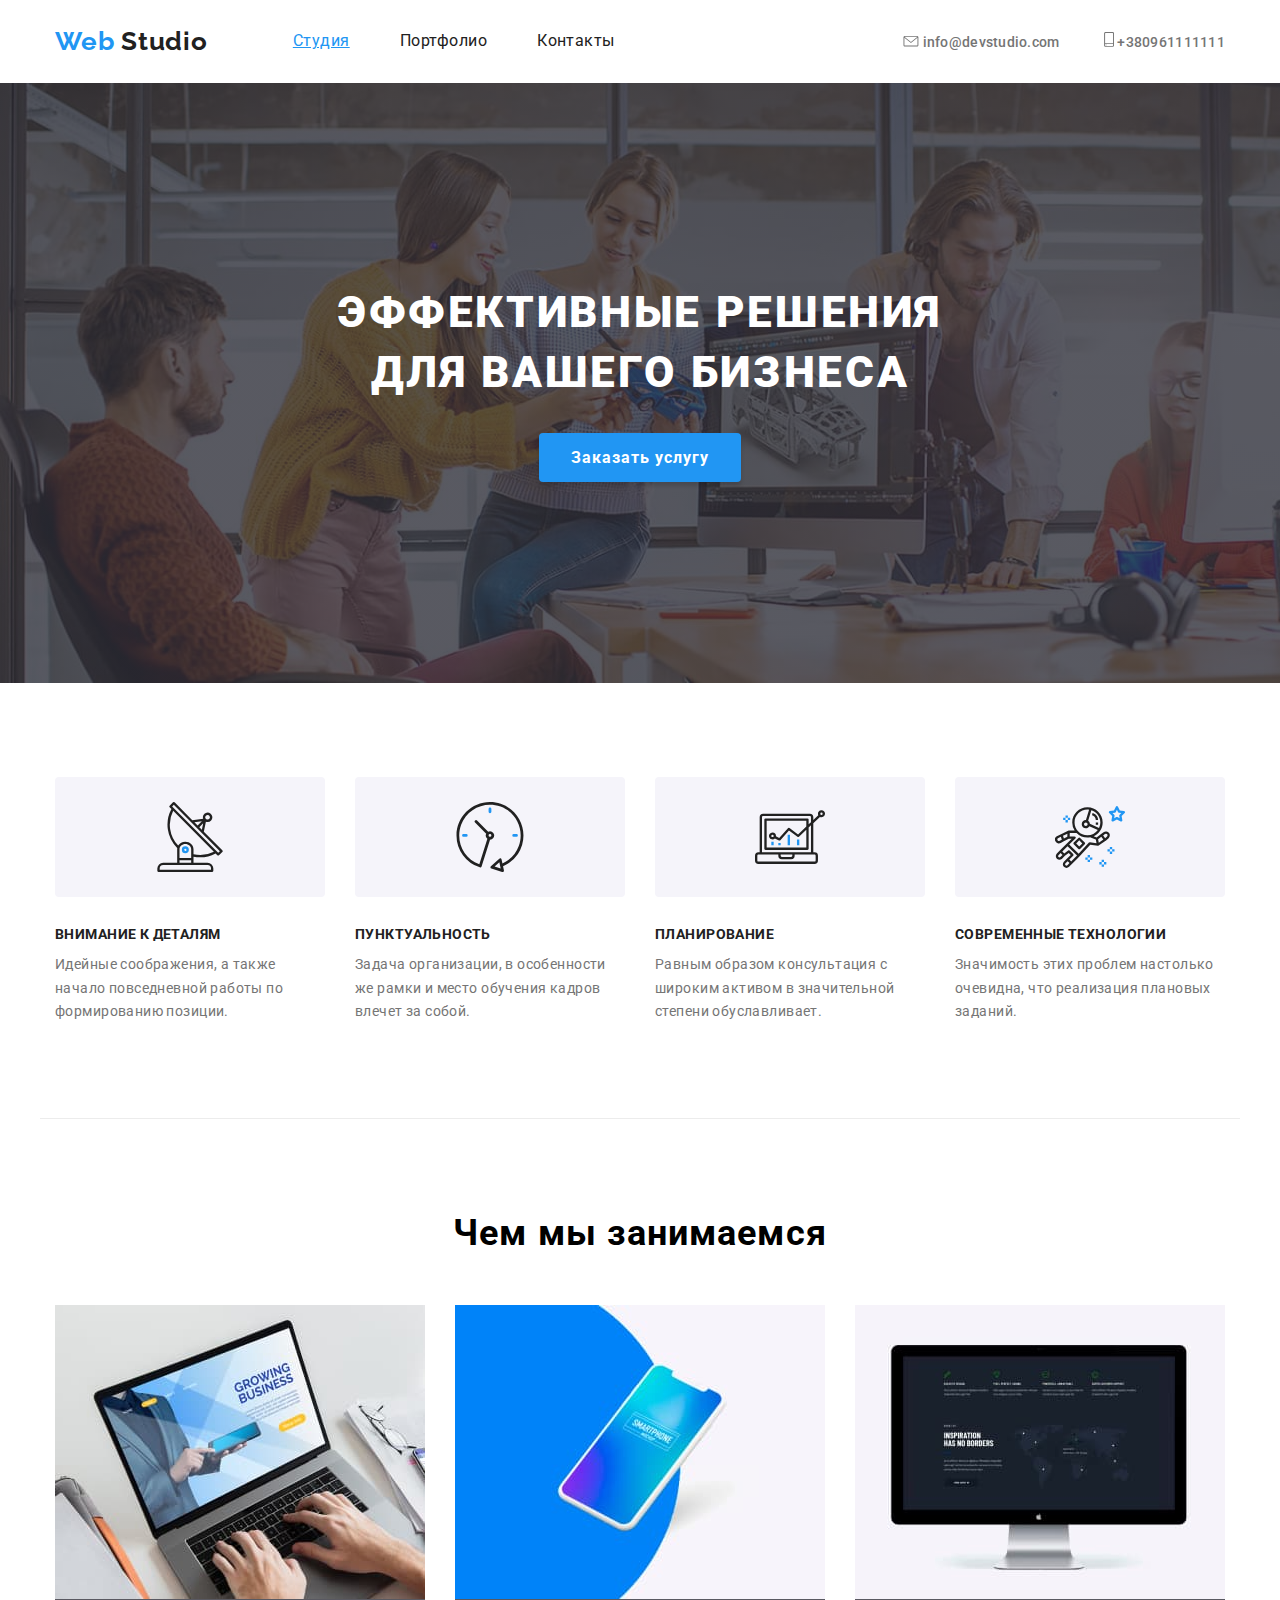
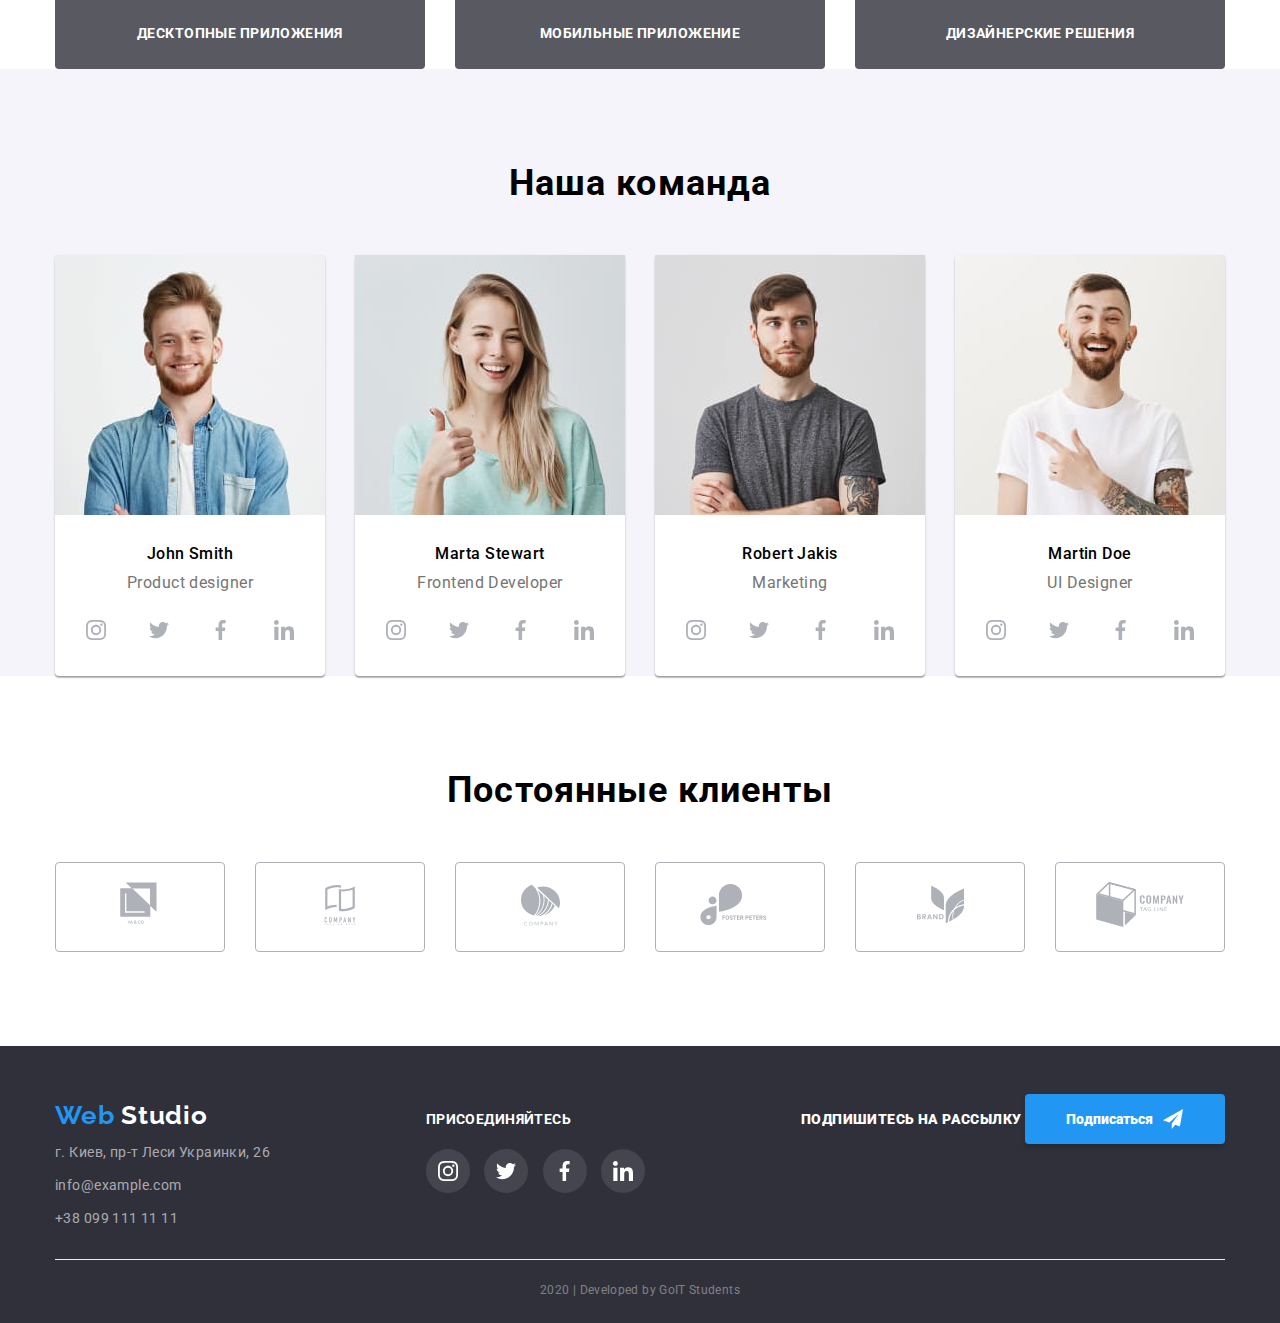
==== index.html @ 8b38e98e "Файлы с 4 репо" ====
<!DOCTYPE html>
<html lang="ru">
  <head>
    <meta charset="UTF-8" />
    <meta name="viewport" content="width=device-width, initial-scale=1.0" />
    <link
      href="https://fonts.googleapis.com/css2?family=Raleway:wght@700&family=Roboto:wght@400;500;700;900&display=swap"
      rel="stylesheet"/>
    <link rel="stylesheet" href="https://cdnjs.cloudflare.com/ajax/libs/modern-normalize/0.6.0/modern-normalize.min.css" />
    <link rel="stylesheet" href="./css/styles.css" />

    <title>Document</title>
  </head>
  <body>
    <header class="header">
      <div class="page-header container">
        <nav class="nav-container">
          <a href="" class="logo">
            Web
            <span class="studio">Studio</span>
          </a>
          <ul class="site-nav list">
            <li class="item"><a href="" class="link-current">Студия</a></li>
            <li class="item">
              <a href="./portfolio.html" class="link">Портфолио</a>
            </li>
            <li class="item"><a href="" class="link">Контакты</a></li>
          </ul>
        </nav>

        <ul class="auth-nav list">
          <li class="item">                       
            <a href="mailtoinfo@devstudio.com" class="mail link">
             <svg class="icon" width="16" height="11.2">
              <use href="./img/symbol-defs.svg#icon-envelope"></use>
            </svg> 
             info@devstudio.com
            </a>         
            </li>

          <li class="item">
              <a href="tel+380961111111" class="phone link">
              <svg class="icon" width="10" height="14.94">
              <use href="./img/symbol-defs.svg#icon-smartphone"></use>
            </svg>
             +380961111111
            </a>
          </li>
        </ul>
      </div>
    </header>

    <main>
      <section class="hero">
        <h1 class="main-title">
          Эффективные решения
          <br />
          для вашего бизнеса
        </h1>
        <button type="" class="button">Заказать услугу</button>
      </section>

      <!--Наши преимущества-->

      <section class="features">
        <div class="container">
          <ul class="features-list list">
            <li class="item">
              <div class="background">
                <svg class="icon-antenna" width="70"
                    height="70">
                  <use
                    href="./img/symbol-defs.svg#icon-antenna"                 
                  ></use>
                </svg>
              </div>
              <h3 class="title">Внимание к деталям</h3>
              <p class="features-text">
                Идейные соображения, а также начало повседневной работы по
                формированию позиции.
              </p>
            </li>
            <li class="item">
              <div class="background">
                <svg class="icon-clock" width="70"
                    height="70">
                  <use
                    href="./img/symbol-defs.svg#icon-clock"                    
                  ></use>
                </svg>
              </div>
              <h3 class="title">Пунктуальность</h3>
              <p class="features-text">
                Задача организации, в особенности же рамки и место обучения
                кадров влечет за собой.
              </p>
            </li>
            <li class="item">
              <div class="background">
                <svg class="icon-diagram" width="70"
                    height="70">
                  <use
                    href="./img/symbol-defs.svg#icon-diagram"                    
                  ></use>
                </svg>
              </div>
              <h3 class="title">Планирование</h3>
              <p class="features-text">
                Равным образом консультация с широким активом в значительной
                степени обуславливает.
              </p>
            </li>
            <li class="item">
              <div class="background">
                <svg class="icon-astronaut" width="70"
                    height="70">
                  <use
                    href="./img/symbol-defs.svg#icon-astronaut"                    
                  ></use>
                </svg>
              </div>
              <h3 class="title">Современные технологии</h3>
              <p class="features-text">
                Значимость этих проблем настолько очевидна, что реализация
                плановых заданий.
              </p>
            </li>
          </ul>
        </div>
      </section>

      <!--Чем мы занимаемся-->
      <section class="works section">
        <div class="container">
          <h2 class="works-title">Чем мы занимаемся</h2>
          <ul class="works-list list">
            <li class="item">
              <img src="./img/laptop.jpg" width="370" alt="Ноутбук" />
              <h3 class="action-title">Десктопные приложения</h3>
            </li>
            <li class="item">
              <img
                src="./img/mobile.jpg"
                width="370"
                alt="Мобильный телефон"
              />
              <h3 class="action-title">Мобильные приложение</h3>
            </li>
            <li class="item">
              <img src="./img/monitor.jpg" width="370" alt="Экран монитора" />
              <h3 class="action-title">Дизайнерские решения</h3>
            </li>
          </ul>
        </div>
      </section>

      <!--Наша команда-->
      <section class="team section">
        <div class="container">
          <h2 class="team-title">Наша команда</h2>
          <ul class="team-list list">
            <li class="item">
              <img
                class="team-photo"
                src="./img/john.jpg"
                width="270"
                height="260"
                alt="Фото члена команды"
              />

              <h3 class="name-title">John Smith</h3>
              <p class="team-text">Product designer</p>
              <ul class="social-links">
                <li class="team-links">
                  <a href="" class="link" aria-label="Ссылка на Instagram" >
                    <svg class="icon" width="20" height="20">
                      <use href="./img/symbol-defs.svg#icon-instagram"></use>
                    </svg>
                  </a>
                </li>
                <li class="team-links">
                  <a href="" aria-label="Ссылка на Twitter" class="link">
                    <svg class="icon" width="20" height="20">
                      <use href="./img/symbol-defs.svg#icon-twitter"></use>
                    </svg>
                  </a>
                </li>
                <li class="team-links">
                  <a href="" aria-label="Ссылка на Facebook" class="link">
                    <svg class="icon" width="20" height="20">
                      <use href="./img/symbol-defs.svg#icon-facebook"></use>
                    </svg>
                  </a>
                </li>
                <li class="team-links">
                  <a href="" aria-label="Ссылка на LinkedIn" class="link">
                    <svg class="icon" width="20" height="20">
                      <use href="./img/symbol-defs.svg#icon-linkedin"></use>
                    </svg>
                  </a>
                </li>
              </ul>
            </li>

            <li class="item">
              <img
                class="team-photo"
                src="./img/marta.jpg"
                width="270"
                height="260"
                alt="Фото члена команды"
              />

              <h3 class="name-title">Marta Stewart</h3>
              <p class="team-text">Frontend Developer</p>
              <ul class="social-links">
                <li class="team-links">
                  <a href="" aria-label="Ссылка на Instagram" class="link">
                    <svg class="icon" width="20" height="20">
                      <use href="./img/symbol-defs.svg#icon-instagram"></use>
                    </svg>
                  </a>
                </li>
                <li class="team-links">
                  <a href="" aria-label="Ссылка на Twitter" class="link">
                    <svg class="icon" width="20" height="20">
                      <use href="./img/symbol-defs.svg#icon-twitter"></use>
                    </svg>
                  </a>
                </li>
                <li class="team-links">
                  <a href="" aria-label="Ссылка на Facebook" class="link">
                    <svg class="icon" width="20" height="20">
                      <use href="./img/symbol-defs.svg#icon-facebook"></use>
                    </svg>
                  </a>
                </li>
                <li class="team-links">
                  <a href="" aria-label="Ссылка на LinkedIn" class="link">
                    <svg class="icon" width="20" height="20">
                      <use href="./img/symbol-defs.svg#icon-linkedin"></use>
                    </svg>
                  </a>
                </li>
              </ul>
            </li>

            <li class="item">
              <img
                class="team-photo"
                src="./img/robert.jpg"
                width="270"
                height="260"
                alt="Фото члена команды"
              />

              <h3 class="name-title">Robert Jakis</h3>
              <p class="team-text">Marketing</p>
              <ul class="social-links">
                <li class="team-links">
                  <a href="" aria-label="Ссылка на Instagram" class="link">
                    <svg class="icon" width="20" height="20">
                      <use href="./img/symbol-defs.svg#icon-instagram"></use>
                    </svg>
                  </a>
                </li>
                <li class="team-links">
                  <a href="" aria-label="Ссылка на Twitter" class="link">
                    <svg class="icon" width="20" height="20">
                      <use href="./img/symbol-defs.svg#icon-twitter"></use>
                    </svg>
                  </a>
                </li>
                <li class="team-links">
                  <a href="" aria-label="Ссылка на Facebook" class="link">
                    <svg class="icon" width="20" height="20">
                      <use href="./img/symbol-defs.svg#icon-facebook"></use>
                    </svg>
                  </a>
                </li>
                <li class="team-links">
                  <a href="" aria-label="Ссылка на LinkedIn" class="link">
                    <svg class="icon" width="20" height="20">
                      <use href="./img/symbol-defs.svg#icon-linkedin"></use>
                    </svg>
                  </a>
                </li>
              </ul>
            </li>

            <li class="item">
              <img
                class="team-photo"
                src="./img/martin.jpg"
                width="270"
                height="260"
                alt="Фото члена команды"
              />

              <h3 class="name-title">Martin Doe</h3>
              <p class="team-text">UI Designer</p>
              <ul class="social-links">
                <li class="team-links">
                  <a href="" aria-label="Ссылка на Instagram" class="link">
                    <svg class="icon" width="20" height="20">
                      <use href="./img/symbol-defs.svg#icon-instagram"></use>
                    </svg>
                  </a>
                </li>
                <li class="team-links">
                  <a href="" aria-label="Ссылка на Twitter" class="link">
                    <svg class="icon" width="20" height="20">
                      <use href="./img/symbol-defs.svg#icon-twitter"></use>
                    </svg>
                  </a>
                </li>
                <li class="team-links">
                  <a href="" aria-label="Ссылка на Facebook" class="link">
                    <svg class="icon" width="20" height="20">
                      <use href="./img/symbol-defs.svg#icon-facebook"></use>
                    </svg>
                  </a>
                </li>
                <li class="team-links">
                  <a href="" aria-label="Ссылка на LinkedIn" class="link">
                    <svg class="icon" width="20" height="20">
                      <use href="./img/symbol-defs.svg#icon-linkedin"></use>
                    </svg>
                  </a>
                </li>
          </ul>
        </div>
      </section>

      <!--Постоянные клиенты-->
      <section class="clients section">
        <div class="container">
          <h2 class="clients-title">Постоянные клиенты</h2>
          <ul class="clients-list list">

            <li class="item">
              <a href="">
                <svg class="company-logo" width=44.27 height=49.23>
                  <use href="./img/symbol-defs.svg#icon-logo-1"></use>
                </svg>
                </a>

            </li>
            <li class="item">
              <a href="">
              <svg class="company-logo" width=40 height=52>
                <use href="./img/symbol-defs.svg#icon-logo-2"></use>
              </svg>
              </a>
            </li>

            <li class="item">
              <a href="">
                <svg class="company-logo" width=41 height=42.6>
                  <use href="./img/symbol-defs.svg#icon-logo-3"></use>
                </svg>
              </a>
            </li>

            <li class="item">
              <a href="">
                <svg class="company-logo" width=79.66 height=42.02>
                  <use href="./img/symbol-defs.svg#icon-logo-4"></use>
                </svg>
              </a>
            </li>

            <li class="item">
              <a href="">
                <svg class="company-logo" width=59 height=47>
                  <use href="./img/symbol-defs.svg#icon-logo-5"></use>
                </svg>
              </a>
            </li>

            <li class="item">
              <a href="">
              <svg class="company-logo" width= 88.48 height= 45.44>
                <use href="./img/symbol-defs.svg#icon-logo-6"></use>
              </svg>
              </a>
            </li>
          </ul>
        </div>
      </section>
    </main>

    <!--Футер-->
    <footer class="page-footer">
      <div class="container">
        <div class="location">
          <div class="address-container">
            <address class="address">
              <a href="" class="logo">
                Web
                <span class="footer-studio">Studio</span>
              </a>

              <a href="mailtoinfo@example.com" class="direction link">
                г. Киев, пр-т Леси Украинки, 26
              </a>

              <a href="" class="letter link">
                info@example.com
              </a>
              <a href="tel+38 099 111 11 11" class="number link">+38 099 111 11 11</a>
            </address>
          </div>

          <div class="join-container">
            <b class="sign">Присоединяйтесь</b>
            <ul class="footer-links list">
              <li class="item">
                <a href="" class="link" aria-label="Ссылка на Instagram" >
                  <svg class="icon" width="20" height="20">
                    <use href=./img/symbol-defs.svg#icon-instagram></use>
                  </svg> 
                </a>
              </li>
              <li class="item">
                <a href="" class="link" aria-label="Ссылка на Twitter" >
                  <svg class="icon" width="20" height="20">
                    <use href=./img/symbol-defs.svg#icon-twitter></use>
                  </svg>
                </a>
              </li>
              <li class="item">
                <a href="" class="link" aria-label="Ссылка на Facebook" >
                  <svg class="icon" width="20" height="20">
                    <use href=./img/symbol-defs.svg#icon-facebook></use>
                  </svg>
                </a>
              </li>
              <li class="item">
                <a href="" class="link" aria-label="Ссылка на LinkedIn" >
                  <svg class="icon" width="20" height="20">
                    <use href=./img/symbol-defs.svg#icon-linkedin></use>
                  </svg>
                </a>
              </li>
            </ul>
          </div>

          <div class="mailing-container">
            <b class="mailing">Подпишитесь на рассылку</b>
            <button type="" class="sign-button">Подписаться 
              <svg class="icon"  width="20" height="20">
                <use href="./img/symbol-defs.svg#icon-send">              
                </use>
              </svg>
            </button>
          </div>
        </div>
        <p class="copyright">2020 | Developed by GoIT Students</p>
      </div>
    </footer>
  </body>
</html>
---- css/styles.css ----
/* Палитра цветов */

/* 
Основной цвет фона #FFFFFF 
Вторичный цвет фона #E5E5E5
Основной цвет текста  #212121
Дополнительный цвет текста #757575 
Акцент #2196F3 
*/
:root {
  --primary-white-color: #ffffff;
  --primary-text-color: #212121;
  --secondary-text-color: #757575;
  --secondary-bcg-color: #e5e5e5;
  --accent-color: #2196f3;
}

html {
  box-sizing: border-box;
}

*,
*::before,
*::after {
  box-sizing: inherit;
}
img {
  display: block;
  max-width: 100%;
  height: auto;
}

body {
  margin-right: auto;
  margin-left: auto;
  background-color: var(--primary-white-color);
  font-family: Roboto, sans-serif;
  letter-spacing: 0.03em;
}
.container {
  margin-left: auto;
  margin-right: auto;
  width: 1200px;
  padding-left: 15px;
  padding-right: 15px;
}
ul {
  list-style: none;
}

.list {
  padding: 0;
  margin: 0;
  list-style: none;
}
.link {
  text-decoration: none;
}

/* Logo */

.page-header {
  margin-right: auto;
  margin-left: auto;
  width: 1200px;
  display: flex;
  align-items: center;
  justify-content: space-between;
}

.nav-container {
  display: flex;
}
.logo {
  color: var(--accent-color);
  font-family: Raleway, sans-serif;
  font-style: normal;
  font-weight: bold;
  font-size: 26px;
  line-height: 1.19;
  letter-spacing: 0.03em;
  text-decoration: none;
}

.studio {
  color: var(--primary-text-color);
}

.title {
  color: var(--primary-text-color);
  font-weight: bold;
  line-height: 1.14;
  font-size: 14px;
  text-transform: uppercase;
  letter-spacing: 0.03em;
}

/* Site-nav-list */

.site-nav {
  display: flex;
  margin-left: 85px;
  align-self: center;
}
.site-nav .item:not(:last-child) {
  margin-right: 50px;
}

.site-nav .link {
  padding-top: 32px;
  padding-bottom: 32px;
  color: var(--primary-text-color);
}
.link-current {
  color: var(--accent-color);
}
.site-nav .link:hover,
.site-nav .link:focus {
  display: flexbox;
  color: var(--accent-color);
}

.auth-nav .link {
  display: block;
  padding-top: 32px;
  padding-bottom: 32px;
  margin-left: 10px;

  font-style: normal;
  font-weight: 500;
  font-size: 14px;
  line-height: 1.14;
  letter-spacing: 0.02em;
  padding-top: 32px;
  padding-bottom: 32px;
}
.auth-nav .item {
  display: inline-flex;
  align-items: center;
  justify-content: center;
  --color1: #757575;
}
.auth-nav .link:hover,
.auth-nav .link:focus {
  color: var(--accent-color);
  --color1: var(--accent-color);
}

.auth-nav .item:not(:last-child) {
  margin-right: 30px;
}

.auth-nav a {
  color: var(--secondary-text-color);
  text-decoration: none;
}

/* Основная секция */

.hero {
  margin: 0;
  padding: 0;
  text-align: center;

  max-width: 1600px;
  height: 600px;
  background-color: coral;
  background-image: linear-gradient(
      to right,
      rgba(47, 48, 58, 0.8),
      rgba(47, 48, 58, 0.8)
    ),
    url('../img/hero.jpg');
}
.main-title {
  margin-top: 0;
  margin-bottom: 30px;
  padding-top: 200px;
  color: var(--primary-white-color);
  font-weight: 900;
  font-size: 44px;
  line-height: 1.36;
  text-align: center;
  letter-spacing: 0.06em;
  text-transform: uppercase;
}

.button {
  font-family: inherit;
  color: var(--primary-white-color);
  text-align: center;
  background-color: var(--accent-color);
  font-style: normal;
  font-weight: bold;
  font-size: 16px;
  line-height: 1.87;
  letter-spacing: 0.06em;
  border: none;
}
.hero .button {
  display: inline-block;
  padding: 10px 32px;
  border-radius: 4px;
  min-width: 136px;
  box-shadow: 0px 4px 4px rgba(0, 0, 0, 0.15);
}

.button:hover,
.button:focus {
  color: var(--primary-text-color);
  cursor: pointer;
}

/* Преимущества */

.features .container {
  padding-top: 94px;
  padding-bottom: 94px;
  margin-left: auto;
  margin-right: auto;
  width: 1200px;
}
.features-list .title {
  margin-top: 30px;
  margin-bottom: 10px;
}

.features-list {
  display: flex;
  flex-wrap: wrap;
}
.features-list .item {
  width: 270px;
}

.background {
  display: flex;
  justify-content: center;
  align-items: center;

  width: 270px;
  height: 120px;
  background-color: #f5f4fa;
  border-radius: 4px;
}

.features-list .item:not(:last-child) {
  margin-right: 30px;
}

.features-text {
  margin-top: 0;
  margin-bottom: 0;
  color: var(--secondary-text-color);
  font-style: normal;
  font-weight: 400;
  font-size: 14px;
  line-height: 1.7;
  letter-spacing: 0.03em;
}
.features {
  border-bottom: 1px solid #ececec;
  margin-left: auto;
  margin-right: auto;
  width: 1200px;
}

/* Чем мы занимаемся */
.works .container {
  padding-top: 94px;
}
.works-list {
  display: flex;
}
.works-list .item {
  width: 370px;
}
.works-list .item.item:not(:last-child) {
  margin-right: 30px;
}
.container .works-title {
  margin-top: 0;
  margin-bottom: 50px;
}
.works-title {
  font-style: normal;
  font-weight: bold;
  font-size: 36px;
  line-height: 1.16;
  text-align: center;
  letter-spacing: 0.03em;
  text-align: center;
}
.action-title {
  margin-top: 0;
  margin-bottom: 0;
  padding-top: 27px;
  padding-bottom: 27px;
  border-radius: 0px 0px 4px 4px;

  color: var(--primary-white-color);
  background-color: rgba(47, 48, 58, 0.8);
  font-size: 14px;
  line-height: 1.14;
  text-align: center;
  letter-spacing: 0.03em;
  text-transform: uppercase;
}
/* Team */

.team {
  background-color: #f5f4fa;
}
.team .container {
  padding-top: 94px;
}
.team-list {
  display: flex;
}
.team-list .item {
  width: 270px;
  padding-bottom: 24px;
  background: #ffffff;
  box-shadow: 0px 2px 1px rgba(0, 0, 0, 0.2), 0px 1px 1px rgba(0, 0, 0, 0.14),
    0px 1px 3px rgba(0, 0, 0, 0.12);
  border-radius: 4px;
}
.team-list .item.item:not(:last-child) {
  margin-right: 30px;
}

.team-title {
  margin-top: 0;
  margin-bottom: 50px;
  font-style: normal;
  font-weight: bold;
  font-size: 36px;
  line-height: 1.16;
  text-align: center;
  letter-spacing: 0.03em;
}
.team-photo {
  margin-bottom: 30px;
}
.name-title {
  margin-top: 0;
  margin-bottom: 10px;

  text-align: center;

  font-style: normal;
  font-size: 16px;
  font-weight: 500;
  line-height: 1.18;
  letter-spacing: 0.03em;
}
.team-text {
  margin-top: 0;
  margin-bottom: 16px;
  text-align: center;

  color: var(--secondary-text-color);
  font-style: normal;
  font-weight: normal;
  font-size: 16px;
  line-height: 1.18;
}
.social-links {
  display: flex;
  padding: 0;
  align-items: center;
  justify-content: space-evenly;
}

.social-links .link {
  display: flex;
  width: 44px;
  height: 44px;
  border-radius: 50%;
  justify-content: center;
  align-items: center;
  --color2: #afb1b8;
}

.team-links .link:hover {
  background-color: var(--accent-color);
  --color2: var(--primary-white-color);
}

/* Наши клиенты */

.clients .container {
  padding-top: 94px;
}
.clients-title {
  margin-top: 0;
  margin-bottom: 50px;

  font-style: normal;
  font-weight: bold;
  font-size: 36px;
  line-height: 1.16;
  letter-spacing: 0.03em;
  text-align: center;
}

.clients-list {
  display: flex;
  margin: 0;
  padding-bottom: 94px;
}
.clients-list .item {
  display: flex;
  justify-content: center;
  align-items: center;
  border: 1px solid #afb1b8;
  box-sizing: border-box;
  height: 90px;
  border-radius: 4px;
  width: 170px;
  --color2: #afb1b8;
}

.clients-list .item:not(:last-child) {
  margin-right: 30px;
}
.clients-list .item:hover {
  border-color: var(--accent-color);
  --color2: var(--accent-color);
}

/* Footer */

.page-footer {
  background-color: #2f303a;
  font-family: Roboto, sans-serif;
}
.location {
  display: flex;
  justify-content: space-between;
  align-items: baseline;
  padding-top: 48px;
}

.address {
  padding-bottom: 28px;

  color: var(--primary-white-color);
  font-style: inherit;
  font-style: normal;
  font-weight: normal;
  font-size: 14px;
  line-height: 1.71;
  letter-spacing: 0.03em;
}
.page-footer .logo {
  display: block;
  margin-left: auto;
  margin-right: auto;
  margin-bottom: 10px;
}
.page-footer .direction {
  color: #ffffff;
}

.sign {
  display: block;
  margin: 0;
  margin-bottom: 21px;
  color: var(--primary-white-color);
  font-style: normal;
  font-weight: bold;
  font-size: 14px;
  line-height: 1.14;
  letter-spacing: 0.03em;
  text-transform: uppercase;
}

.footer-links .item {
  display: inline-block;
}
.footer-links .item:not(:last-child) {
  margin-right: 10px;
}

.footer-links .link {
  display: flex;
  width: 44px;
  height: 44px;
  border-radius: 50%;
  justify-content: center;
  align-items: center;
  background: rgba(255, 255, 255, 0.1);
  --color2: #ffffff;
}

.footer-links .link:hover {
  background-color: var(--accent-color);
}

.address .link {
  display: block;
  color: rgba(255, 255, 255, 0.6);
  font-style: normal;
  font-weight: normal;
  font-size: 14px;
  line-height: 1.71;
  letter-spacing: 0.03em;
}

.address .link:not(:last-child) {
  margin-bottom: 9px;
}

.mailing-container {
  display: inline-block;
  margin: 0;
  color: var(--primary-white-color);
  font-style: normal;
  font-weight: bold;
  font-size: 14px;
  line-height: 1.14;
  letter-spacing: 0.03em;
  text-transform: uppercase;
}
.sign-button {
  display: inline-flex;
  align-items: center;
  justify-content: center;
  border: none;
  width: 200px;
  height: 50px;
  padding-top: 10px;
  padding-bottom: 10px;
  font-weight: 900;
  color: var(--primary-white-color);
  background-color: var(--accent-color);
  box-shadow: 0px 4px 4px rgba(0, 0, 0, 0.15);
  border-radius: 4px;
  --color3: #ffffff;
}
.sign-button .icon {
  margin-left: 10px;
}
.sign-button:hover {
  color: var(--primary-text-color);
  --color3: var(--primary-text-color);
}

.copyright {
  border-top: 1px solid #ececec;
  margin-top: 0;
  margin-bottom: 0;
  padding-top: 18px;
  padding-bottom: 21px;

  font-size: 12px;
  line-height: 2;
  text-align: center;
  letter-spacing: 0.03em;
  color: rgba(255, 255, 255, 0.4);
}

.link:hover {
  color: var(--accent-color);
}
.footer-studio {
  color: var(--primary-white-color);
}

/* Portfolio */
.portfolio-content {
  padding-top: 93px;
}
.selection {
  display: flex;
  justify-content: center;
  margin: 0;
  padding-left: 0;
  margin-bottom: 50px;
}
.selection .button-list:not(:last-child) {
  margin-right: 8px;
}

.selection .button {
  padding: 6px 22px;
  font-family: Roboto, sans-serif;
  font-style: normal;
  font-weight: 500;
  font-size: 16px;
  line-height: 1.62;
  text-align: center;
  letter-spacing: 0.03em;
  color: var(--primary-text-color);
  background-color: #f5f4fa;
  border-radius: 4px;
  border: none;
}
.selection .button:hover,
.selection .button:focus {
  color: var(--primary-white-color);
  background-color: var(--accent-color);
}

.selection .button-all {
  padding: 6px 22px;
  color: var(--primary-white-color);
  background-color: var(--accent-color);
  font-family: Roboto, sans-serif;
  font-style: normal;
  font-weight: 500;
  font-size: 16px;
  line-height: 1.62;
  text-align: center;
  letter-spacing: 0.03em;
  border-radius: 4px;
  border: none;
}

/* Карточки */

.projects {
  display: flex;
  flex-wrap: wrap;
  margin: 0;
  padding-left: 0;
  padding-bottom: 94px;
}
.projects .item {
  width: calc((100% - 60px) / 3);
  margin-right: 30px;
  margin-bottom: 30px;
  box-shadow: 1px 4px 6px rgba(0, 0, 0, 0.16), 0px 4px 4px rgba(0, 0, 0, 0.06),
    0px 1px 1px rgba(0, 0, 0, 0.12);
}
.projects .item:nth-child(3n) {
  margin-right: 0;
}
.projects .item:nth-child(n + 7) {
  margin-bottom: 0;
}
.card-content {
  padding: 20px 24px;
  border-bottom: 1px solid #eeeeee;
  border-right: 1px solid #eeeeee;
  border-left: 1px solid #eeeeee;
  border-bottom-left-radius: 5px;
  border-bottom-right-radius: 5px;
  background: #ffffff;
}

.project-title {
  margin-bottom: 4px;
  margin: 0;
  font-style: normal;
  font-weight: bold;
  font-size: 18px;
  line-height: 2;
  letter-spacing: 0.06em;
}
.project-selection {
  margin: 0;
  padding: 0;
  color: var(--secondary-text-color);
  font-weight: 400;
  font-size: 16px;
  line-height: 1.87;
  letter-spacing: 0.03em;
}
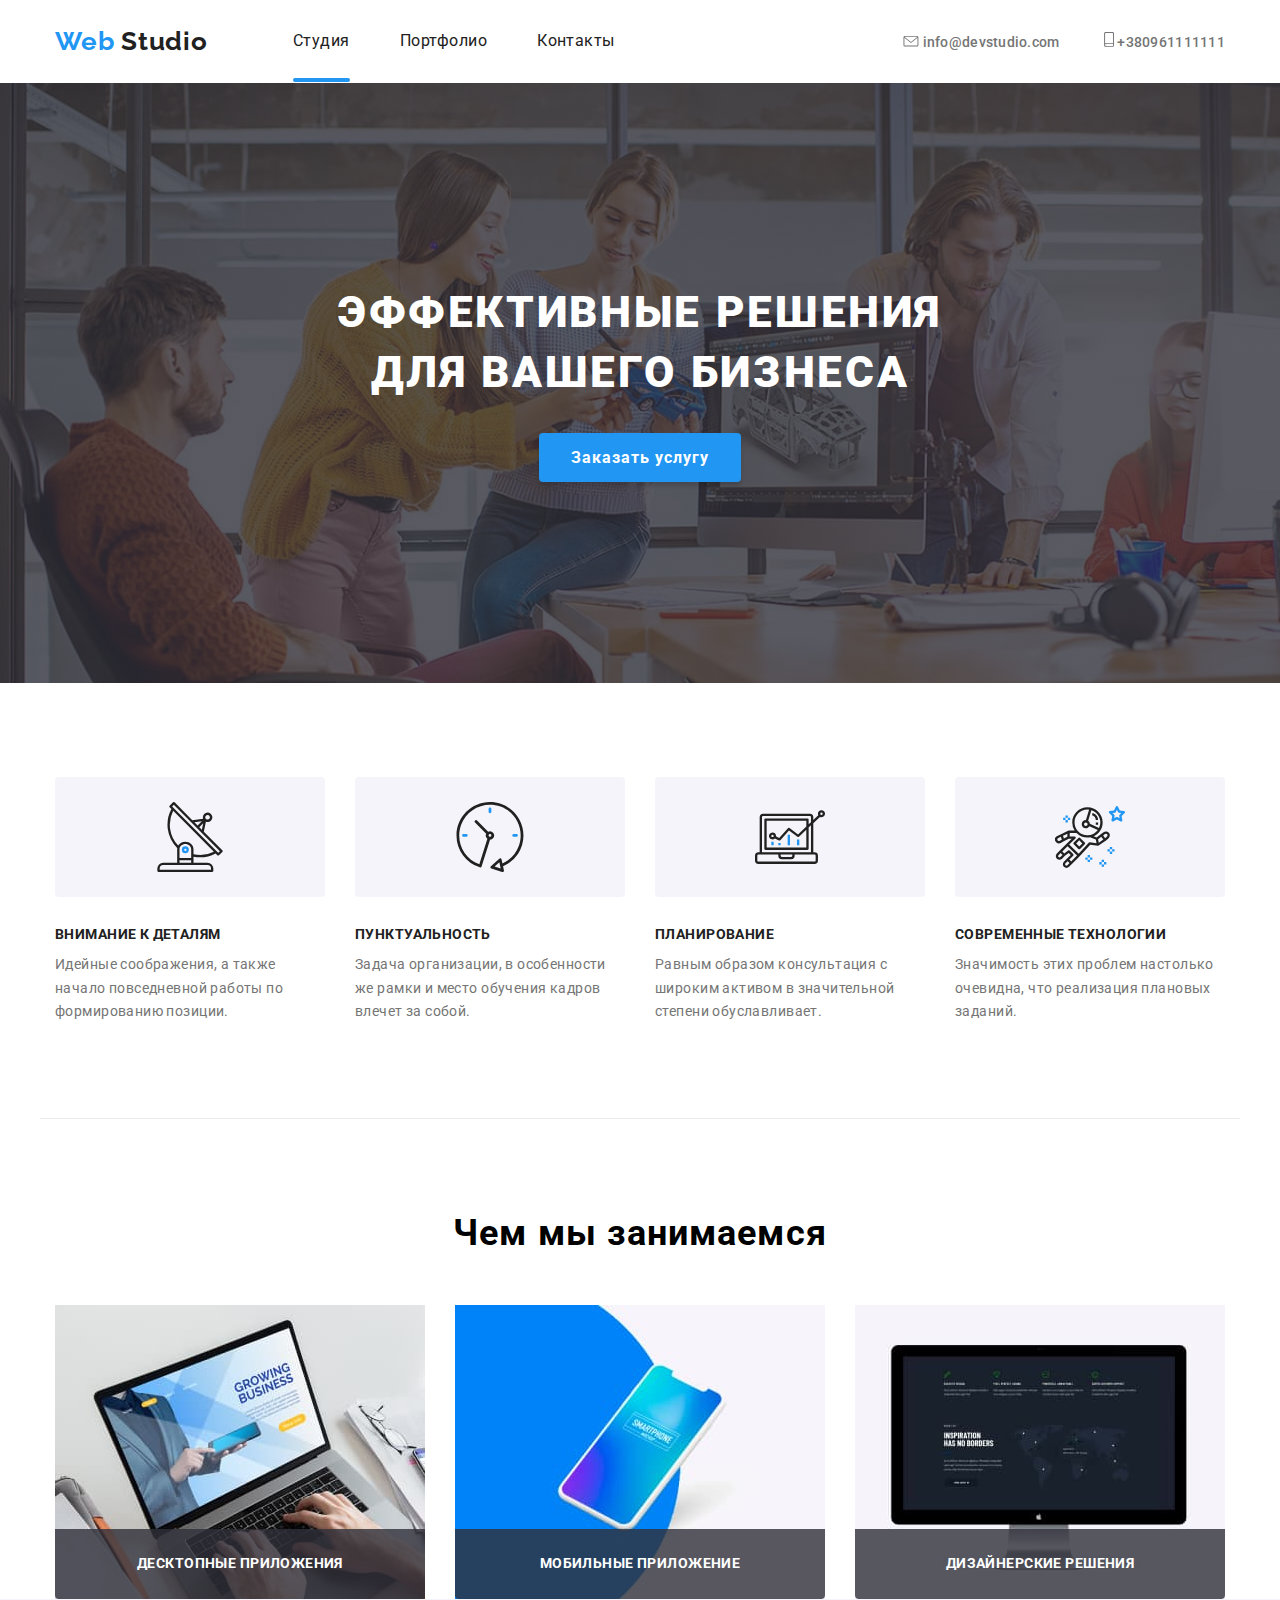
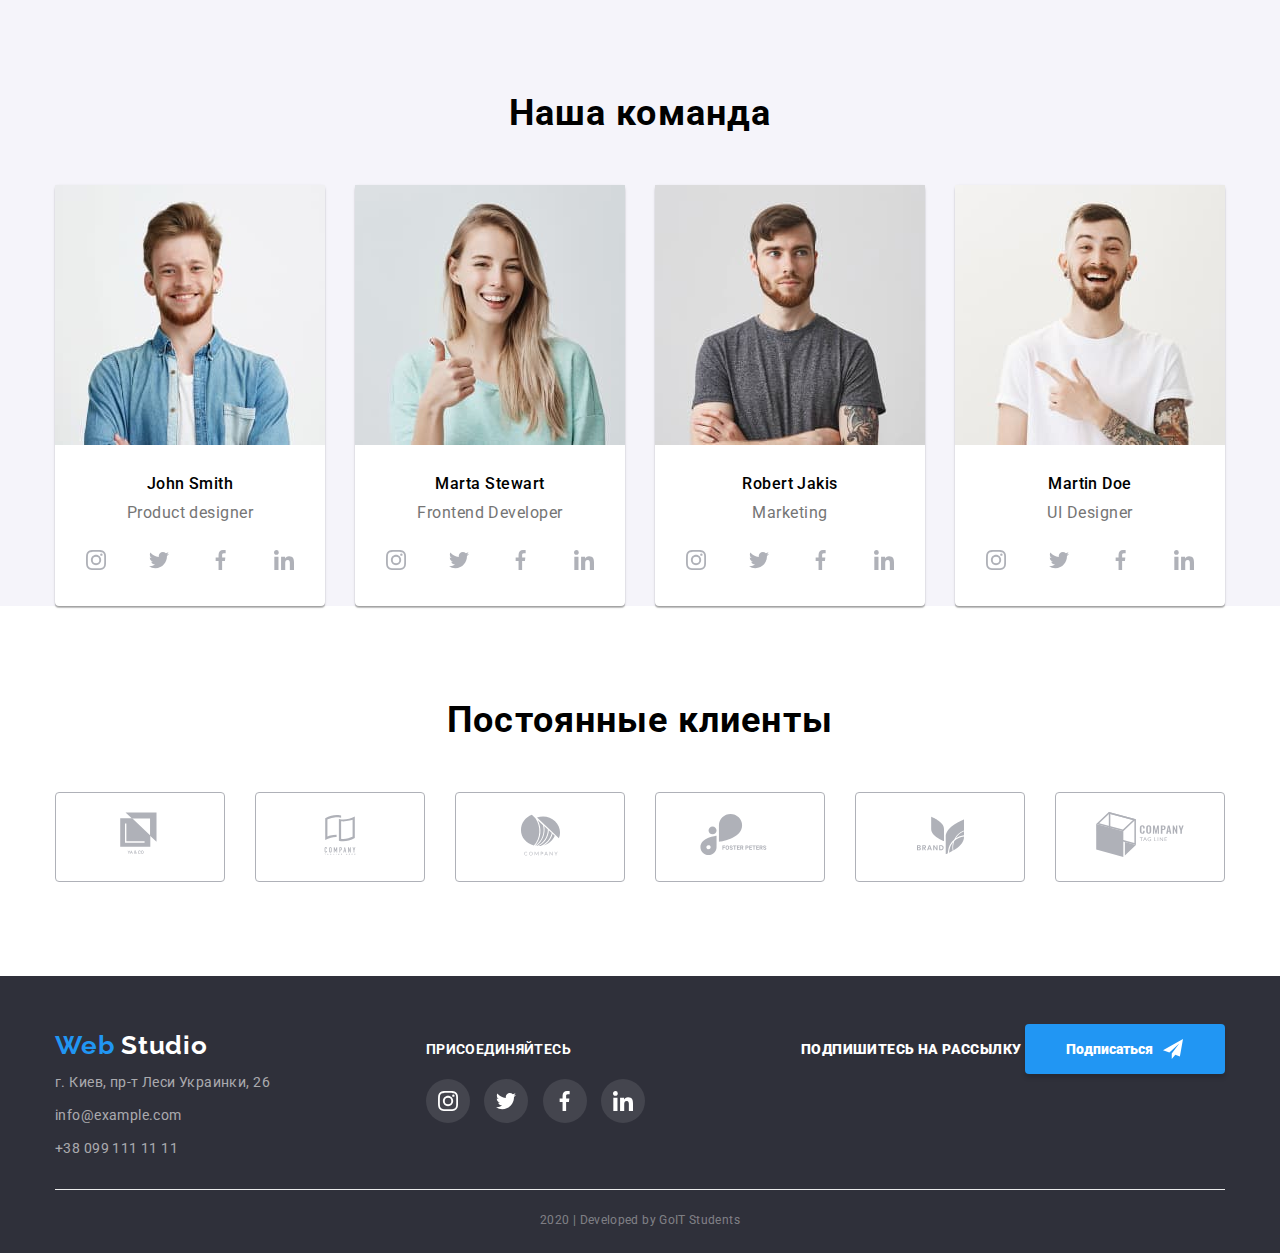
==== commit 33dbcbad: "Добавлены переходы. Сделано всплывающее окно в Портфолио" ====
--- a/index.html
+++ b/index.html
@@ -20,7 +20,7 @@
             <span class="studio">Studio</span>
           </a>
           <ul class="site-nav list">
-            <li class="item"><a href="" class="link-current">Студия</a></li>
+            <li class="item"><a href="" class="link-current link">Студия</a></li>
             <li class="item">
               <a href="./portfolio.html" class="link">Портфолио</a>
             </li>
@@ -133,11 +133,13 @@
       <section class="works section">
         <div class="container">
           <h2 class="works-title">Чем мы занимаемся</h2>
+
           <ul class="works-list list">
             <li class="item">
               <img src="./img/laptop.jpg" width="370" alt="Ноутбук" />
               <h3 class="action-title">Десктопные приложения</h3>
             </li>
+
             <li class="item">
               <img
                 src="./img/mobile.jpg"
@@ -146,6 +148,7 @@
               />
               <h3 class="action-title">Мобильные приложение</h3>
             </li>
+
             <li class="item">
               <img src="./img/monitor.jpg" width="370" alt="Экран монитора" />
               <h3 class="action-title">Дизайнерские решения</h3>
--- a/css/styles.css
+++ b/css/styles.css
@@ -110,10 +110,26 @@
   padding-top: 32px;
   padding-bottom: 32px;
   color: var(--primary-text-color);
+  transition: 250ms cubic-bezier(0.4, 0, 0.2, 1);
 }
 .link-current {
+  position: relative;
+  text-decoration: none;
   color: var(--accent-color);
 }
+.link-current::after {
+  content: '';
+  position: absolute;
+  bottom: 0;
+  left: 0;
+  display: block;
+
+  height: 4px;
+  width: 100%;
+  background-color: var(--accent-color);
+  border-radius: 2px;
+}
+
 .site-nav .link:hover,
 .site-nav .link:focus {
   display: flexbox;
@@ -133,6 +149,7 @@
   letter-spacing: 0.02em;
   padding-top: 32px;
   padding-bottom: 32px;
+  transition: 250ms cubic-bezier(0.4, 0, 0.2, 1);
 }
 .auth-nav .item {
   display: inline-flex;
@@ -196,6 +213,7 @@
   line-height: 1.87;
   letter-spacing: 0.06em;
   border: none;
+  transition: 250ms cubic-bezier(0.4, 0, 0.2, 1);
 }
 .hero .button {
   display: inline-block;
@@ -273,6 +291,7 @@
   display: flex;
 }
 .works-list .item {
+  position: relative;
   width: 370px;
 }
 .works-list .item.item:not(:last-child) {
@@ -292,6 +311,11 @@
   text-align: center;
 }
 .action-title {
+  position: absolute;
+  display: block;
+  width: 100%;
+  bottom: 0;
+  right: 0;
   margin-top: 0;
   margin-bottom: 0;
   padding-top: 27px;
@@ -306,6 +330,7 @@
   letter-spacing: 0.03em;
   text-transform: uppercase;
 }
+
 /* Team */
 
 .team {
@@ -380,9 +405,11 @@
   justify-content: center;
   align-items: center;
   --color2: #afb1b8;
-}
-
-.team-links .link:hover {
+  transition: 250ms cubic-bezier(0.4, 0, 0.2, 1);
+}
+
+.team-links .link:hover,
+.team-links .link:focus {
   background-color: var(--accent-color);
   --color2: var(--primary-white-color);
 }
@@ -419,12 +446,14 @@
   border-radius: 4px;
   width: 170px;
   --color2: #afb1b8;
+  transition: 250ms cubic-bezier(0.4, 0, 0.2, 1);
 }
 
 .clients-list .item:not(:last-child) {
   margin-right: 30px;
 }
-.clients-list .item:hover {
+.clients-list .item:hover,
+.clients-list .item:focus {
   border-color: var(--accent-color);
   --color2: var(--accent-color);
 }
@@ -492,9 +521,11 @@
   align-items: center;
   background: rgba(255, 255, 255, 0.1);
   --color2: #ffffff;
-}
-
-.footer-links .link:hover {
+  transition: 250ms cubic-bezier(0.4, 0, 0.2, 1);
+}
+
+.footer-links .link:hover,
+.footer-links .link:focus {
   background-color: var(--accent-color);
 }
 
@@ -506,6 +537,7 @@
   font-size: 14px;
   line-height: 1.71;
   letter-spacing: 0.03em;
+  transition: 250ms cubic-bezier(0.4, 0, 0.2, 1);
 }
 
 .address .link:not(:last-child) {
@@ -542,7 +574,9 @@
 .sign-button .icon {
   margin-left: 10px;
 }
-.sign-button:hover {
+
+.sign-button:hover,
+.sign-button:focus {
   color: var(--primary-text-color);
   --color3: var(--primary-text-color);
 }
@@ -596,6 +630,7 @@
   background-color: #f5f4fa;
   border-radius: 4px;
   border: none;
+  transition: 250ms cubic-bezier(0.4, 0, 0.2, 1);
 }
 .selection .button:hover,
 .selection .button:focus {
@@ -640,6 +675,47 @@
 .projects .item:nth-child(n + 7) {
   margin-bottom: 0;
 }
+.thumb {
+  position: relative;
+  overflow: hidden;
+}
+
+.project-overlay {
+  position: absolute;
+  top: 0;
+  left: 0;
+  width: 100%;
+  height: 100%;
+  background-color: var(--accent-color);
+  opacity: 0;
+  transform: translateY(100%);
+  transition: transform 250ms cubic-bezier(0.4, 0, 0.2, 1),
+    opacity 250ms cubic-bezier(0.4, 0, 0.2, 1);
+}
+.project-overlay:hover,
+.project-overlay:focus {
+  transform: translateY(0);
+  opacity: 1;
+}
+.project-text {
+  position: absolute;
+  top: 0;
+  left: 0;
+  margin: 0;
+
+  justify-content: center;
+  padding: 63px 24px;
+
+  font-family: Roboto;
+  font-style: normal;
+  font-weight: normal;
+  font-size: 18px;
+  line-height: 1.5;
+  letter-spacing: 0.03em;
+  color: var(--primary-white-color);
+  transition: transform 250ms cubic-bezier(0.4, 0, 0.2, 1);
+}
+
 .card-content {
   padding: 20px 24px;
   border-bottom: 1px solid #eeeeee;
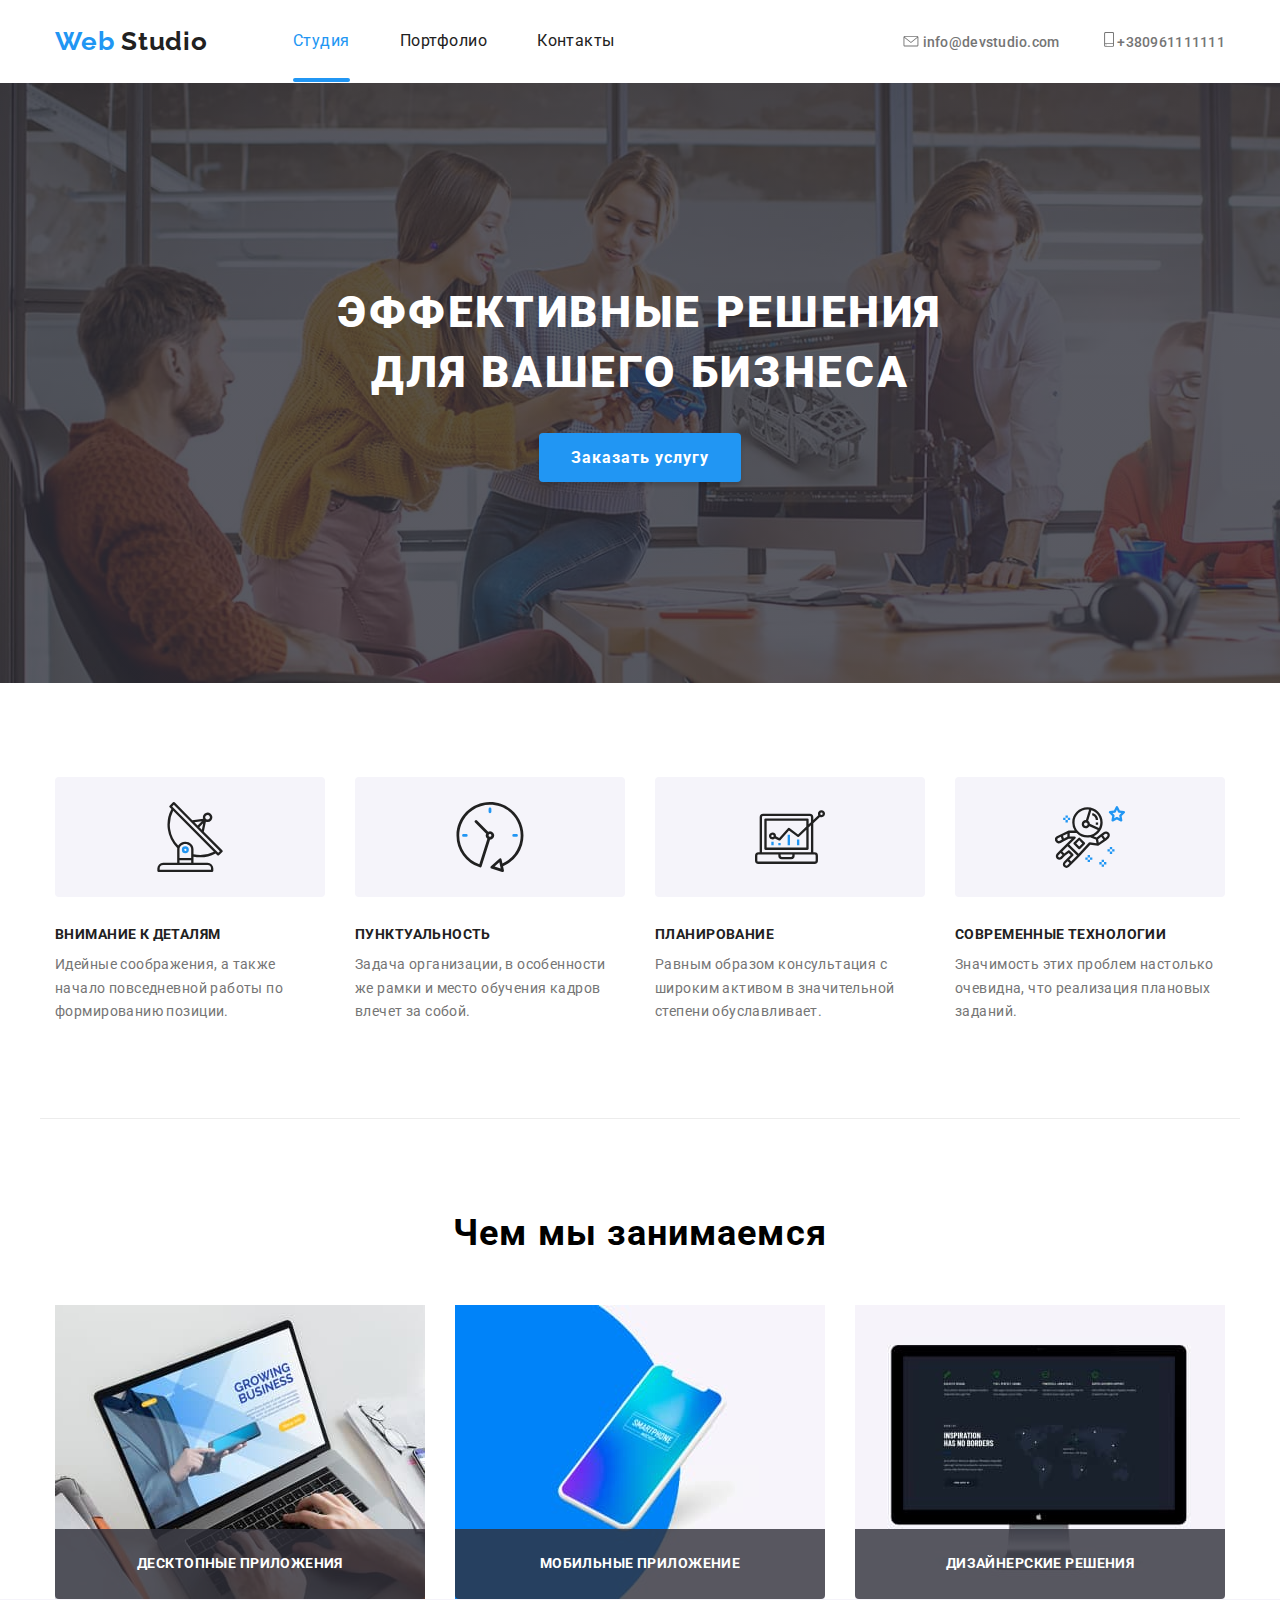
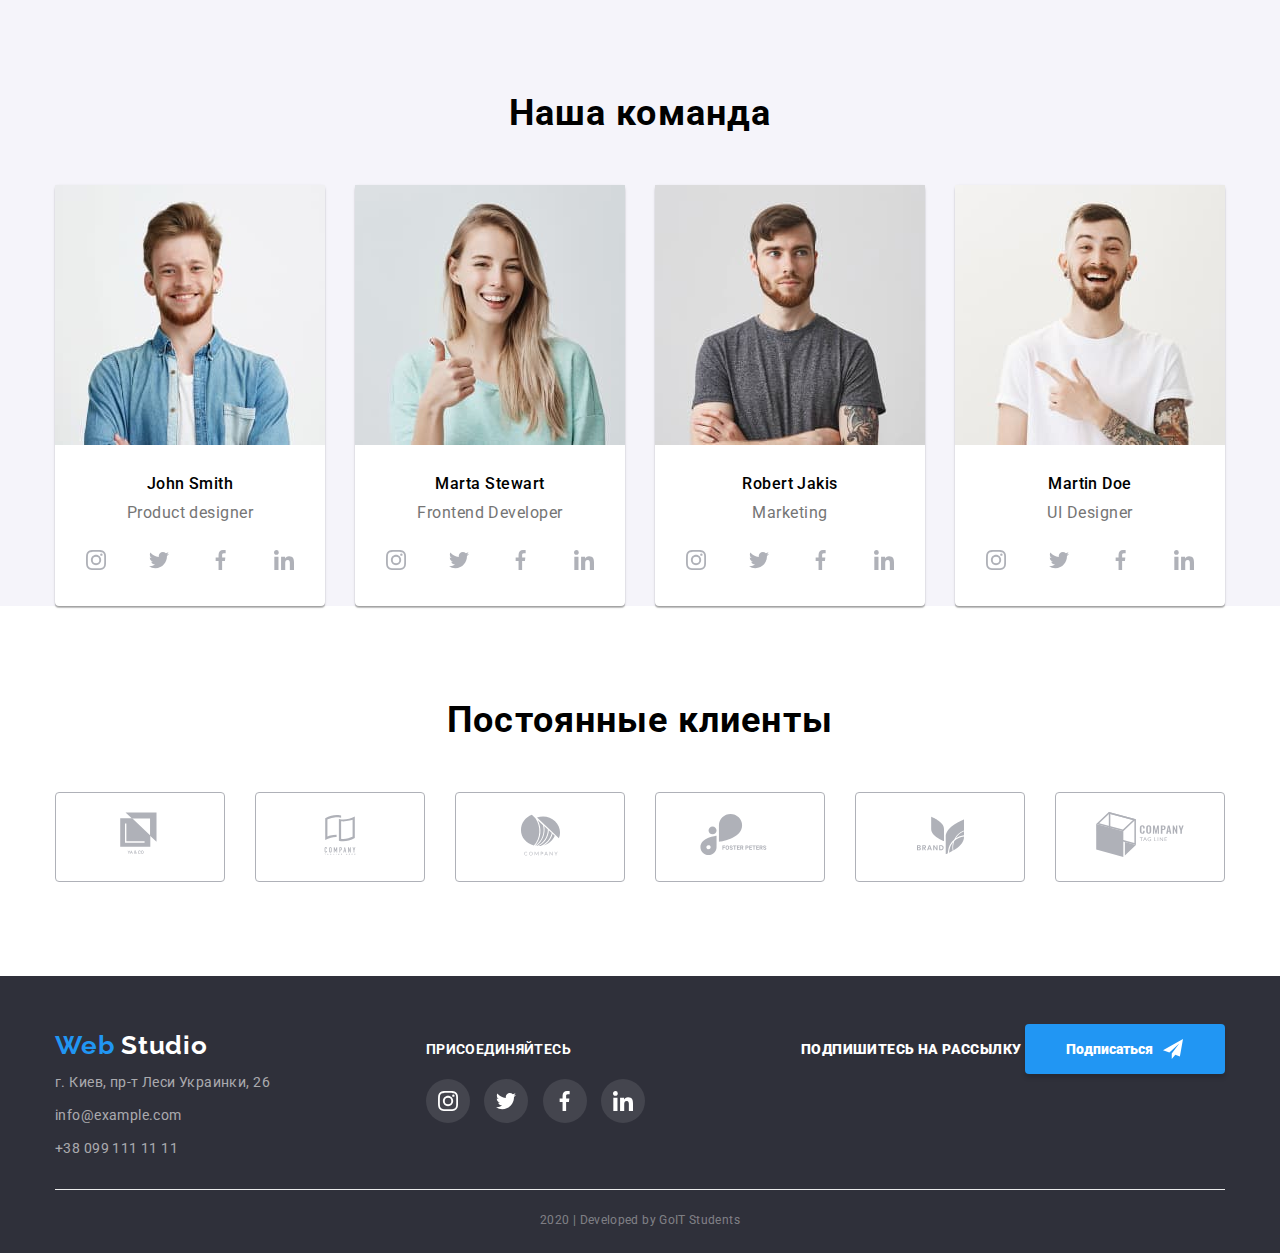
==== commit 81bf7e4f: "Исправлены ссылки в хедере, переименована картинка" ====
--- a/index.html
+++ b/index.html
@@ -20,7 +20,7 @@
             <span class="studio">Studio</span>
           </a>
           <ul class="site-nav list">
-            <li class="item"><a href="" class="link-current link">Студия</a></li>
+            <li class="item"><a href="" class="link-current">Студия</a></li>
             <li class="item">
               <a href="./portfolio.html" class="link">Портфолио</a>
             </li>
--- a/css/styles.css
+++ b/css/styles.css
@@ -114,6 +114,8 @@
 }
 .link-current {
   position: relative;
+  padding-top: 32px;
+  padding-bottom: 32px;
   text-decoration: none;
   color: var(--accent-color);
 }
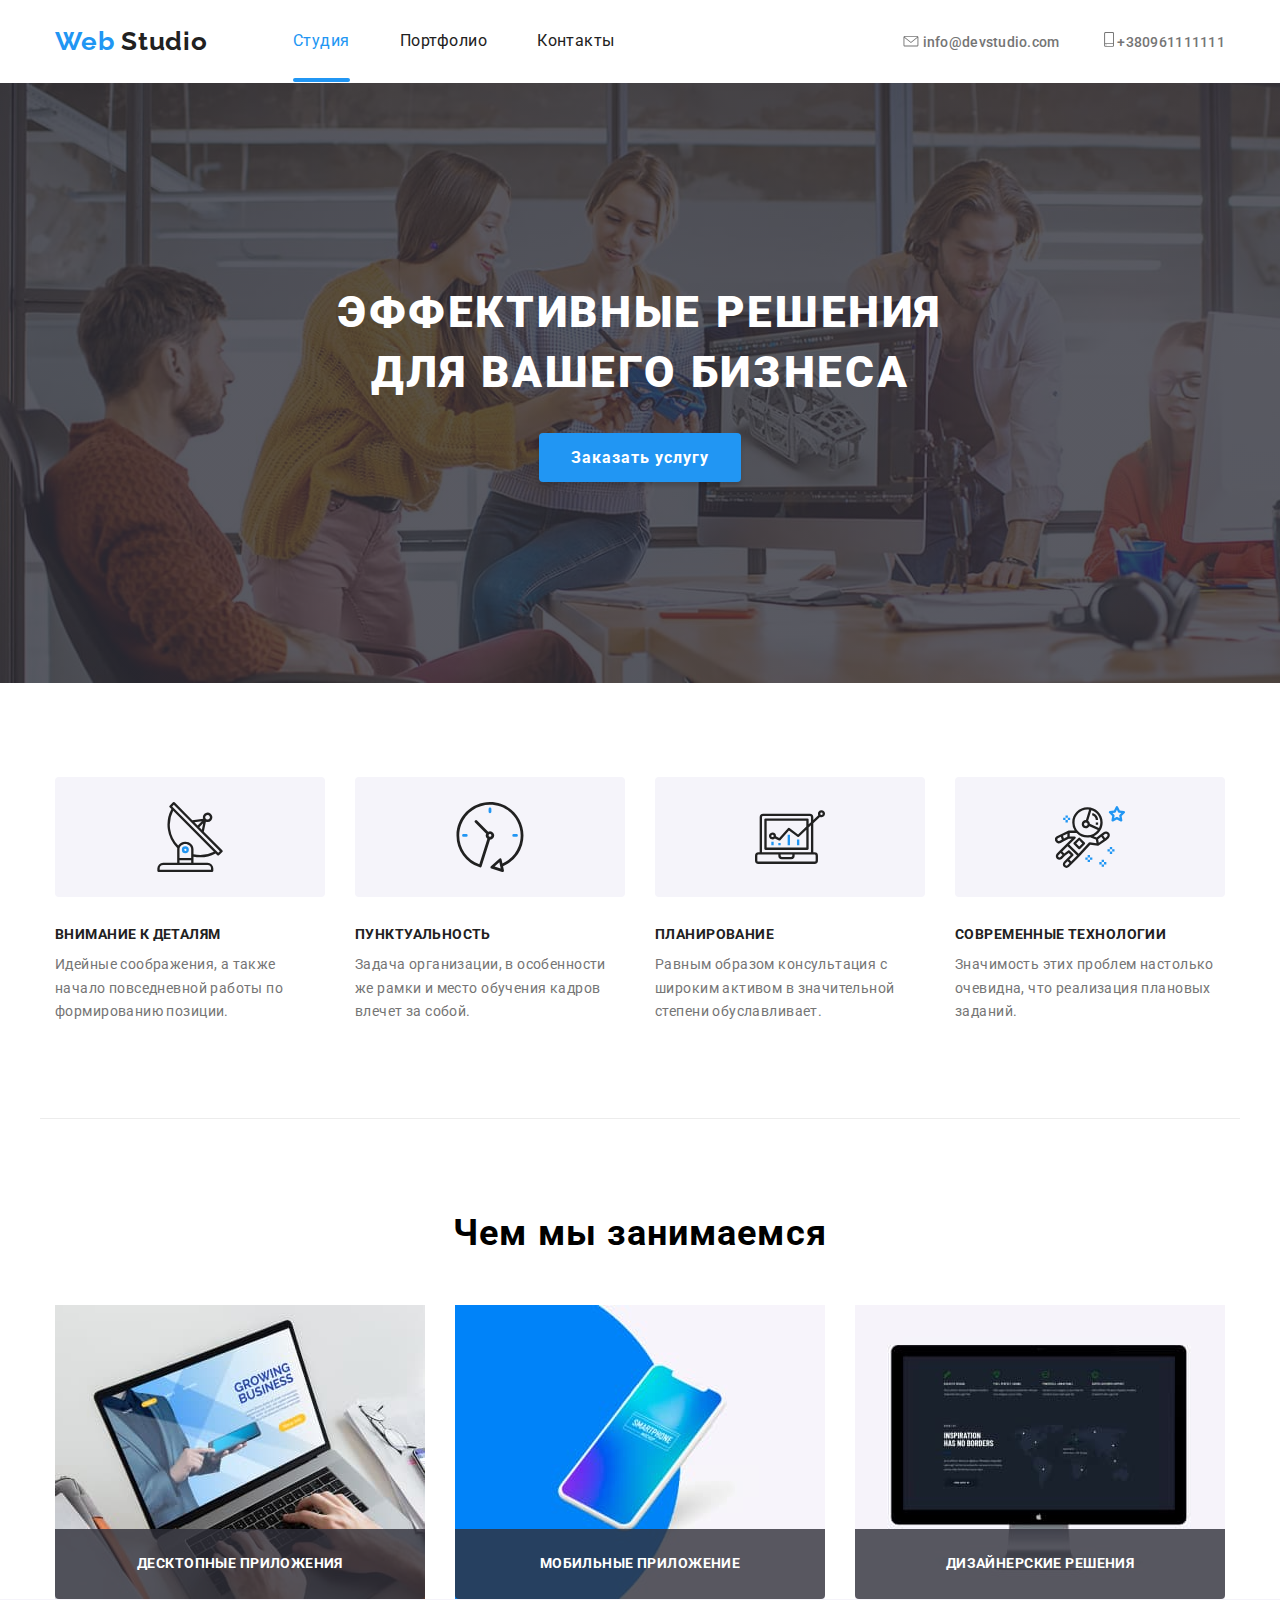
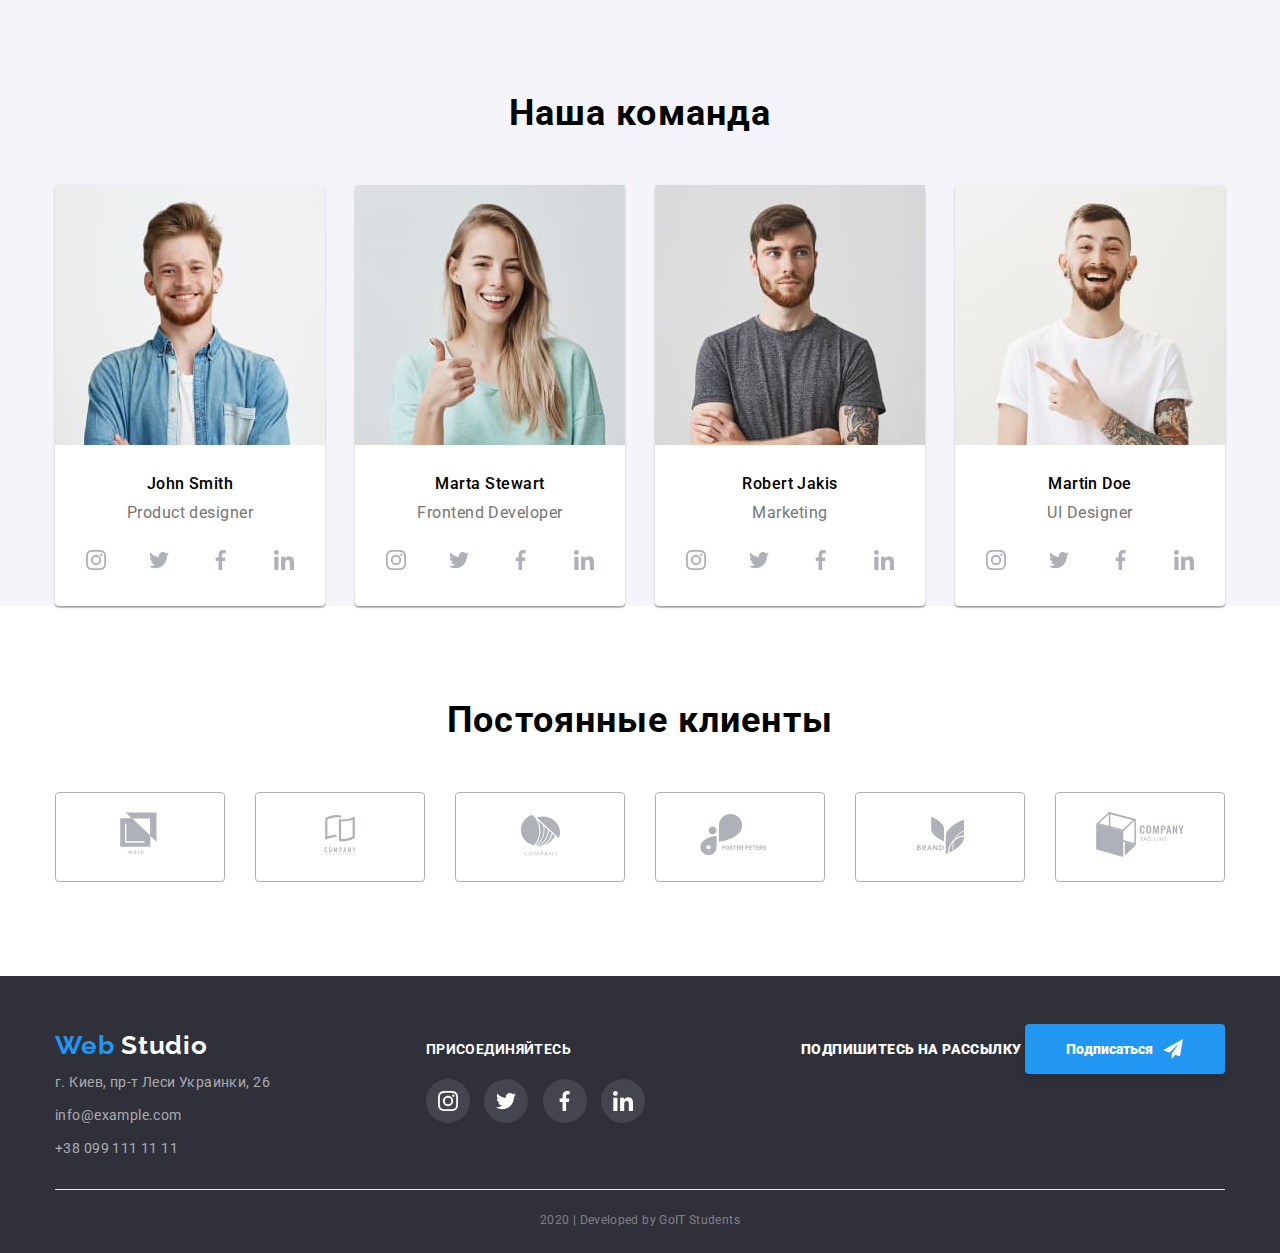
==== commit dabea439: "Анимирована кнопка Подписаться" ====
--- a/index.html
+++ b/index.html
@@ -168,8 +168,7 @@
                 src="./img/john.jpg"
                 width="270"
                 height="260"
-                alt="Фото члена команды"
-              />
+                alt="Фото члена команды"/>
 
               <h3 class="name-title">John Smith</h3>
               <p class="team-text">Product designer</p>
@@ -452,10 +451,14 @@
           <div class="mailing-container">
             <b class="mailing">Подпишитесь на рассылку</b>
             <button type="" class="sign-button">Подписаться 
-              <svg class="icon"  width="20" height="20">
+              <svg class="icon-send"  width="20" height="20">
                 <use href="./img/symbol-defs.svg#icon-send">              
                 </use>
-              </svg>
+               </svg>
+                <svg class="icon-mail" width=20 height=20>
+                  <use href="./img/symbol-defs.svg#icon-envelope"></use>
+                </svg>
+             
             </button>
           </div>
         </div>
--- a/css/styles.css
+++ b/css/styles.css
@@ -351,6 +351,7 @@
   box-shadow: 0px 2px 1px rgba(0, 0, 0, 0.2), 0px 1px 1px rgba(0, 0, 0, 0.14),
     0px 1px 3px rgba(0, 0, 0, 0.12);
   border-radius: 4px;
+  transform: scale(1);
 }
 .team-list .item.item:not(:last-child) {
   margin-right: 30px;
@@ -368,6 +369,9 @@
 }
 .team-photo {
   margin-bottom: 30px;
+}
+.team-list .item:hover {
+  transform: scale(1.15);
 }
 .name-title {
   margin-top: 0;
@@ -572,9 +576,32 @@
   box-shadow: 0px 4px 4px rgba(0, 0, 0, 0.15);
   border-radius: 4px;
   --color3: #ffffff;
-}
-.sign-button .icon {
+  position: relative;
+  transition: background-color 250ms cubic-bezier(0.4, 0, 0.2, 1),
+    transform 250ms cubic-bezier(0.4, 0, 0.2, 1);
+  overflow: hidden;
+}
+.sign-button .icon-send {
   margin-left: 10px;
+  transition: transform 250ms cubic-bezier(0.4, 0, 0.2, 1);
+}
+.sign-button:hover .icon-send {
+  transform: translateY(-38px);
+}
+.sign-button .icon-mail {
+  position: absolute;
+  content: '';
+  display: inline-block;
+  top: 50%;
+  right: 40px;
+  transform: translateY(calc(-50% + 40px));
+  transition: transform 250ms cubic-bezier(0.4, 0, 0.2, 1);
+  --color1: #757575;
+}
+
+.sign-button:hover .icon-mail {
+  transform: translateY(-50%);
+  --color1: var(--primary-text-color);
 }
 
 .sign-button:hover,
@@ -676,6 +703,10 @@
 }
 .projects .item:nth-child(n + 7) {
   margin-bottom: 0;
+}
+.projects .link {
+  text-decoration: none;
+  color: var(--primary-text-color);
 }
 .thumb {
   position: relative;
@@ -694,8 +725,8 @@
   transition: transform 250ms cubic-bezier(0.4, 0, 0.2, 1),
     opacity 250ms cubic-bezier(0.4, 0, 0.2, 1);
 }
-.project-overlay:hover,
-.project-overlay:focus {
+.project-link:hover .project-overlay,
+.project-link:focus .project-overlay {
   transform: translateY(0);
   opacity: 1;
 }
